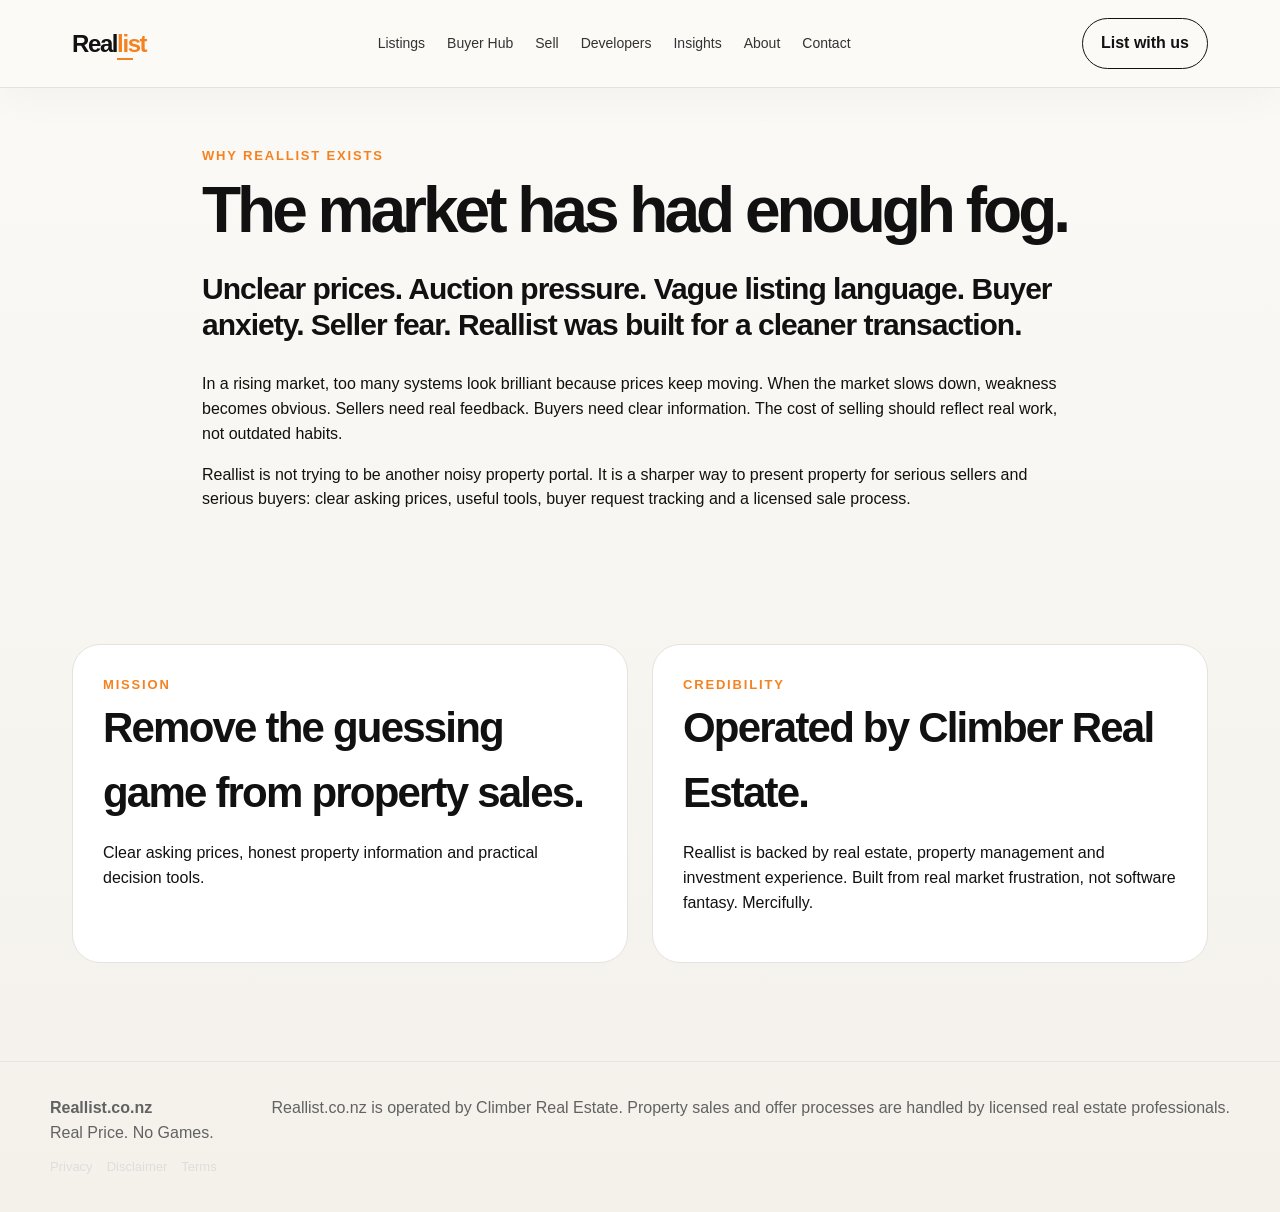
==== about.html @ ccdcf1c7 "Add files via upload simplified_search" ====
<!doctype html><html lang="en"><head><meta charset="utf-8"><meta name="viewport" content="width=device-width,initial-scale=1"><title>About | Reallist</title><meta name="description" content="Reallist is a clear-price property platform with buyer tools, free consulting and licensed sales support."><meta property="og:title" content="About | Reallist"><meta property="og:description" content="Reallist is a clear-price property platform with buyer tools, free consulting and licensed sales support."><meta property="og:type" content="website"><link rel="stylesheet" href="./styles.css?v=30"></head><body><header class="top"><nav class="nav"><a class="logo" href="index.html">Real<span>list</span></a><div class="links"><a href="listings.html">Listings</a><a href="buy.html">Buyer Hub</a><a href="sell.html">Sell</a><a href="developers.html">Developers</a><a href="insights.html">Insights</a><a href="about.html">About</a><a href="contact.html">Contact</a></div><a class="btn alt" href="sell.html">List with us</a></nav></header>
<section class="section narrow"><div class="eyebrow">Why Reallist exists</div><h1 class="h1 compact-title">The market has had enough fog.</h1><p class="manifesto">Unclear prices. Auction pressure. Vague listing language. Buyer anxiety. Seller fear. Reallist was built for a cleaner transaction.</p><p>In a rising market, too many systems look brilliant because prices keep moving. When the market slows down, weakness becomes obvious. Sellers need real feedback. Buyers need clear information. The cost of selling should reflect real work, not outdated habits.</p><p>Reallist is not trying to be another noisy property portal. It is a sharper way to present property for serious sellers and serious buyers: clear asking prices, useful tools, buyer request tracking and a licensed sale process.</p></section>
<section class="section split"><div class="panel"><div class="eyebrow">Mission</div><h2>Remove the guessing game from property sales.</h2><p>Clear asking prices, honest property information and practical decision tools.</p></div><div class="panel"><div class="eyebrow">Credibility</div><h2>Operated by Climber Real Estate.</h2><p>Reallist is backed by real estate, property management and investment experience. Built from real market frustration, not software fantasy. Mercifully.</p></div></section>
<footer class="footer"><div class="footer-inner"><div><b>Reallist.co.nz</b><br>Real Price. No Games.<div class="footer-links"><a href="privacy.html">Privacy</a><a href="disclaimer.html">Disclaimer</a><a href="terms.html">Terms</a></div></div><div>Reallist.co.nz is operated by Climber Real Estate. Property sales and offer processes are handled by licensed real estate professionals.</div></div></footer></body></html>
---- styles.css ----
:root{--ink:#111;--muted:#626262;--line:#e6e2dc;--paper:#faf8f4;--panel:#fff;--brand:#111;--soft:#f1eee8;--accent:#F58220;--green:#244c3a}*{box-sizing:border-box}body{margin:0;font-family:Inter,Arial,"Helvetica Neue",sans-serif;background:var(--paper);color:var(--ink);line-height:1.55}a{color:inherit;text-decoration:none}.top{position:sticky;top:0;z-index:20;background:rgba(250,248,244,.92);backdrop-filter:blur(12px);border-bottom:1px solid var(--line)}.nav{max-width:1180px;margin:auto;display:flex;align-items:center;justify-content:space-between;padding:18px 22px}.logo{font-size:24px;font-weight:800;letter-spacing:-1px}.logo span{color:var(--accent)}.links{display:flex;gap:22px;font-size:14px;color:#333}.btn{display:inline-flex;align-items:center;justify-content:center;padding:12px 18px;border:1px solid #111;border-radius:999px;font-weight:700;background:#111;color:#fff;cursor:pointer}.btn.alt{background:transparent;color:#111}.btn.gold{background:var(--accent);border-color:var(--accent)}.hero{max-width:1180px;margin:0 auto;padding:80px 22px 60px;display:grid;grid-template-columns:1.05fr .95fr;gap:48px;align-items:center}.eyebrow{font-size:13px;text-transform:uppercase;letter-spacing:.14em;color:var(--accent);font-weight:800}.h1{font-size:72px;line-height:.95;letter-spacing:-4px;margin:14px 0 22px;font-weight:900}.lead{font-size:20px;color:#333;max-width:680px}.hero-card{background:#111;color:#fff;border-radius:28px;padding:34px;min-height:430px;display:flex;flex-direction:column;justify-content:space-between;box-shadow:0 24px 80px rgba(0,0,0,.14)}.hero-card h2{font-size:34px;line-height:1;margin:0}.stats{display:grid;grid-template-columns:repeat(3,1fr);gap:14px}.stat{background:rgba(255,255,255,.08);border:1px solid rgba(255,255,255,.12);border-radius:18px;padding:18px}.stat b{display:block;font-size:26px}.section{max-width:1180px;margin:0 auto;padding:58px 22px}.section h2{font-size:42px;letter-spacing:-1.8px;margin:0 0 14px}.grid{display:grid;grid-template-columns:repeat(3,1fr);gap:20px}.card{background:var(--panel);border:1px solid var(--line);border-radius:24px;overflow:hidden}.card-pad{padding:24px}.listing-img{height:220px;background:#ddd;object-fit:cover;width:100%;display:block}.pill{display:inline-block;background:var(--soft);border:1px solid var(--line);border-radius:999px;padding:6px 10px;font-size:12px;font-weight:800;color:#3b342d}.price{font-size:30px;font-weight:900;margin:10px 0 4px}.meta{color:var(--muted);font-size:14px}.facts{display:flex;gap:14px;flex-wrap:wrap;margin:14px 0}.fact{font-weight:800}.split{display:grid;grid-template-columns:1fr 1fr;gap:24px}.panel{background:var(--panel);border:1px solid var(--line);border-radius:28px;padding:30px}.dark{background:#111;color:#fff;border-radius:34px}.dark .muted{color:#ccc}.muted{color:var(--muted)}.quote{font-size:30px;line-height:1.15;font-weight:900;letter-spacing:-1px}.footer{border-top:1px solid var(--line);padding:34px 22px;margin-top:40px;color:var(--muted)}.footer-inner{max-width:1180px;margin:auto;display:flex;justify-content:space-between;gap:20px}.form{display:grid;gap:14px}.input,.textarea,.select{width:100%;padding:13px 14px;border:1px solid var(--line);border-radius:14px;background:#fff;font:inherit}.textarea{min-height:120px}.listing-hero{max-width:1180px;margin:0 auto;padding:34px 22px;display:grid;grid-template-columns:1fr .8fr;gap:28px}.listing-hero img{width:100%;height:480px;object-fit:cover;border-radius:28px}.detail-grid{max-width:1180px;margin:0 auto;padding:10px 22px 70px;display:grid;grid-template-columns:1.2fr .8fr;gap:24px}.list{padding-left:18px}.list li{margin:8px 0}.table{width:100%;border-collapse:collapse}.table td{padding:14px;border-bottom:1px solid var(--line)}.mobile-menu{display:none}@media(max-width:850px){.links{display:none}.mobile-menu{display:block}.hero,.listing-hero,.detail-grid,.split{grid-template-columns:1fr}.h1{font-size:50px}.grid{grid-template-columns:1fr}.hero-card{min-height:auto}.stats{grid-template-columns:1fr}.footer-inner{display:block}.listing-hero img{height:300px}}

.image-wrap{position:relative}.image-note{position:absolute;left:12px;right:12px;bottom:12px;background:rgba(17,17,17,.78);color:#fff;border-radius:14px;padding:10px 12px;font-size:12px;line-height:1.35}.hero-image img{width:100%;height:480px;object-fit:cover;border-radius:28px}@media(max-width:850px){.hero-image img{height:300px}.image-note{font-size:11px}}

.gallery{display:grid;gap:12px}.thumb-grid{display:grid;grid-template-columns:repeat(4,1fr);gap:10px}.thumb-grid img{width:100%;height:110px;object-fit:cover;border-radius:16px;border:1px solid var(--line)}.person-card{margin-top:28px;background:#fff;border:1px solid var(--line);border-radius:24px;padding:24px}.person-card h2{font-size:32px;margin:0 0 8px}@media(max-width:850px){.thumb-grid{grid-template-columns:repeat(2,1fr)}.thumb-grid img{height:120px}}
.floor-plan{width:100%;max-height:560px;object-fit:contain;border-radius:18px;border:1px solid var(--line);background:#fff}
.image-note{position:absolute;left:14px;right:14px;bottom:14px;background:rgba(17,17,17,.78);color:#fff;border-radius:14px;padding:10px 12px;font-size:12px;line-height:1.35}.image-wrap{position:relative}.hero-image img{display:block}.gallery .thumb-grid img{cursor:pointer}.person-card a{text-decoration:underline;text-underline-offset:3px}


.logo{color:var(--ink)}.logo span{color:var(--accent)}
.filter-bar{margin:26px 0 28px;background:#fff;border:1px solid var(--line);border-radius:24px;padding:18px;display:grid;grid-template-columns:1.3fr 1.1fr .9fr .9fr .8fr 1.1fr auto;gap:12px;align-items:end}
.filter-field label{display:block;font-size:11px;text-transform:uppercase;letter-spacing:.12em;font-weight:800;color:var(--muted);margin:0 0 6px}.filter-field input,.filter-field select{width:100%;border:1px solid var(--line);border-radius:14px;background:#fff;padding:12px 12px;font:inherit}.filter-result{font-size:14px;color:var(--muted);margin:0 0 18px}.compact-meta{display:grid;grid-template-columns:1fr 1fr;gap:8px;margin:14px 0}.compact-meta span{background:var(--soft);border:1px solid var(--line);border-radius:12px;padding:8px 10px;font-size:13px;font-weight:700}.card .price{font-size:28px}.card .card-pad{padding:20px}.card .btn{width:100%;margin-top:6px}.empty-state{background:#fff;border:1px dashed var(--line);border-radius:22px;padding:28px;color:var(--muted)}
@media(max-width:950px){.filter-bar{grid-template-columns:1fr 1fr}.filter-bar .btn{grid-column:1/-1}}
@media(max-width:620px){.filter-bar{grid-template-columns:1fr}.compact-meta{grid-template-columns:1fr}}
/* V18 product polish */
.tech-bg{position:relative;overflow:hidden}.tech-bg:before{content:"";position:absolute;inset:0;pointer-events:none;background-image:linear-gradient(rgba(17,17,17,.045) 1px,transparent 1px),linear-gradient(90deg,rgba(17,17,17,.045) 1px,transparent 1px);background-size:34px 34px;mask-image:linear-gradient(90deg,#000,transparent 85%);opacity:.65}.tech-bg>*{position:relative}.hero-lite{padding-top:76px;padding-bottom:48px}.small-lead{font-size:18px}.light{color:#f8b56e}.data-card{background:radial-gradient(circle at 20% 0%,rgba(245,130,32,.28),transparent 35%),#111}.data-rows{display:grid;gap:12px;margin-top:24px}.data-rows div{display:flex;justify-content:space-between;gap:14px;padding:14px 0;border-bottom:1px solid rgba(255,255,255,.14)}.data-rows span{color:#cfcfcf}.data-rows b{text-align:right}.h2{font-size:42px;letter-spacing:-1.8px;margin:0 0 14px}.mini-search{display:flex;gap:12px;margin:20px 0 24px;align-items:center}.mini-search select{padding:13px 14px;border:1px solid var(--line);border-radius:999px;background:#fff;font:inherit;min-width:260px}.card{transition:transform .18s ease,box-shadow .18s ease,border-color .18s ease}.card:hover{transform:translateY(-4px);box-shadow:0 18px 50px rgba(0,0,0,.09);border-color:#d7cec2}.card .listing-img{transition:transform .35s ease}.card:hover .listing-img{transform:scale(1.035)}.image-wrap{overflow:hidden}.compact .card-pad{padding:20px}.compact .price{font-size:26px}.compact-meta{display:flex;flex-wrap:wrap;gap:8px;margin:12px 0 16px}.compact-meta span{background:#faf8f4;border:1px solid var(--line);border-radius:999px;padding:5px 8px;font-size:12px;color:#4c463f}.tool-grid{display:grid;grid-template-columns:repeat(4,1fr);gap:18px;margin-top:24px}.tool-card{background:#fff;border:1px solid var(--line);border-radius:24px;padding:24px;transition:transform .18s ease,box-shadow .18s ease}.tool-card:hover{transform:translateY(-3px);box-shadow:0 16px 42px rgba(0,0,0,.07)}.tool-card h3{margin:0 0 8px}.small-cards{grid-template-columns:repeat(3,1fr)}.link-card{display:block}.journey-grid{display:grid;grid-template-columns:repeat(3,1fr);gap:16px;margin-top:22px}.journey-grid div,.timeline div{background:#fff;border:1px solid var(--line);border-radius:22px;padding:22px}.journey-grid b{display:block;font-size:18px;margin-bottom:8px}.timeline{display:grid;grid-template-columns:repeat(2,1fr);gap:18px;margin-top:24px}.timeline span{display:inline-flex;width:38px;height:38px;align-items:center;justify-content:center;background:#111;color:#fff;border-radius:50%;font-weight:900}.timeline h3{margin:14px 0 8px}.wide-form{max-width:920px}.form-grid{display:grid;grid-template-columns:repeat(3,1fr);gap:14px}.manifesto{font-size:30px;line-height:1.18;font-weight:900;letter-spacing:-1px}.narrow{max-width:900px}.calc-grid{display:grid;grid-template-columns:repeat(3,1fr);gap:14px}.calc-grid label{font-weight:800;font-size:13px;color:#333}.calc-grid input{margin-top:6px}.calc-results{display:grid;grid-template-columns:repeat(4,1fr);gap:14px;margin-top:18px}.calc-results div{background:#111;color:#fff;border-radius:18px;padding:18px}.calc-results span{display:block;color:#ccc;font-size:12px}.calc-results b{font-size:22px}.small{font-size:13px}.copy-row{display:flex;gap:10px;margin:18px 0}.copy-row .input{flex:1}.dev-toolkit{border-color:#d8c0a1;background:linear-gradient(180deg,#fff,#fffaf3)}.filter-bar{background:#fff;border:1px solid var(--line);border-radius:26px;padding:18px;display:grid;grid-template-columns:1.2fr 1fr .75fr .75fr .7fr 1fr auto;gap:12px;align-items:end}.filter-field label{display:block;font-size:12px;font-weight:800;color:#555;margin-bottom:6px}.filter-field input,.filter-field select{width:100%;padding:12px;border:1px solid var(--line);border-radius:14px;background:#fff}.empty-state{grid-column:1/-1;background:#fff;border:1px solid var(--line);border-radius:24px;padding:28px}.floor-plan{max-width:100%;border-radius:18px;border:1px solid var(--line)}@media(max-width:900px){.tool-grid,.small-cards,.journey-grid,.timeline,.calc-grid,.calc-results,.form-grid,.grid,.split,.hero,.listing-hero,.detail-grid{grid-template-columns:1fr!important}.filter-bar{grid-template-columns:1fr}.h1{font-size:48px!important;letter-spacing:-2px}.footer-inner{flex-direction:column}.links{display:none}.stats{grid-template-columns:1fr}.mini-search{flex-direction:column;align-items:stretch}.mini-search select{min-width:0}}

/* V19: cleaner SaaS / property-tech feel */
body{background:linear-gradient(180deg,#fbfaf7 0%,#f4f1eb 100%)}
.top{background:rgba(251,250,247,.78);box-shadow:0 10px 40px rgba(0,0,0,.035)}
.v19-hero{position:relative;min-height:620px;padding-top:92px;isolation:isolate}.v19-hero:after{content:"";position:absolute;inset:28px 22px auto auto;width:360px;height:360px;border-radius:50%;background:radial-gradient(circle,rgba(245,130,32,.18),transparent 64%);filter:blur(3px);z-index:-1;animation:floaty 7s ease-in-out infinite}.hero-copy{max-width:720px}.hero-actions{display:flex;gap:12px;flex-wrap:wrap;margin:26px 0}.micro-proof{display:flex;gap:10px;flex-wrap:wrap;margin-top:24px}.micro-proof span{font-size:12px;font-weight:800;text-transform:uppercase;letter-spacing:.08em;border:1px solid rgba(17,17,17,.11);background:rgba(255,255,255,.68);backdrop-filter:blur(14px);border-radius:999px;padding:9px 12px}.orbit-stage{position:relative;height:520px;border-radius:42px;background:linear-gradient(145deg,rgba(17,17,17,.96),rgba(17,17,17,.82));overflow:hidden;box-shadow:0 28px 90px rgba(0,0,0,.18)}.orb{position:absolute;border-radius:50%;filter:blur(1px);opacity:.9}.orb-one{width:190px;height:190px;background:rgba(245,130,32,.55);right:40px;top:50px;animation:floaty 6s ease-in-out infinite}.orb-two{width:120px;height:120px;background:rgba(255,255,255,.18);left:48px;bottom:62px;animation:floaty 8s ease-in-out infinite reverse}.glass-stack{position:absolute;inset:70px 44px;display:grid;gap:18px;align-content:center}.glass-card{background:rgba(255,255,255,.1);border:1px solid rgba(255,255,255,.2);color:#fff;border-radius:26px;padding:24px;backdrop-filter:blur(18px);box-shadow:0 18px 50px rgba(0,0,0,.2);transform:translateX(0);animation:softPulse 5s ease-in-out infinite}.glass-card:nth-child(2){margin-left:44px;animation-delay:.7s}.glass-card:nth-child(3){margin-left:88px;animation-delay:1.4s}.glass-card span{display:block;color:#f8b56e;font-size:12px;letter-spacing:.14em;font-weight:900}.glass-card b{display:block;font-size:34px;letter-spacing:-1px;margin:7px 0}.glass-card small{color:#ddd}.skinny{padding-top:34px}.sharp-grid{display:grid;grid-template-columns:repeat(3,1fr);gap:18px}.sharp-grid>div{background:rgba(255,255,255,.72);border:1px solid var(--line);border-radius:30px;padding:26px;transition:.18s ease;backdrop-filter:blur(14px)}.sharp-grid>div:hover{transform:translateY(-4px);box-shadow:0 20px 50px rgba(0,0,0,.075)}.sharp-grid h2{font-size:28px;margin:0 0 8px;letter-spacing:-.8px}.sharp-grid p{color:#4e4a44;margin:0 0 14px}.sharp-grid a{font-weight:900;color:var(--accent)}.section-head{display:flex;align-items:end;justify-content:space-between;gap:20px;margin-bottom:24px}.minimal-panel h2{font-size:36px;line-height:1.05;margin:8px 0 12px}.compact-title{font-size:64px}.listing-hero-lite{padding-bottom:20px}.no-top{padding-top:10px}.hub-console{background:rgba(17,17,17,.95);color:#fff;border-radius:38px;padding:30px;display:grid;gap:14px;box-shadow:0 28px 90px rgba(0,0,0,.16);position:relative;overflow:hidden}.hub-console:before{content:"";position:absolute;right:-60px;top:-60px;width:220px;height:220px;border-radius:50%;background:rgba(245,130,32,.3);filter:blur(6px)}.console-row{position:relative;display:flex;justify-content:space-between;gap:18px;border:1px solid rgba(255,255,255,.13);background:rgba(255,255,255,.07);border-radius:20px;padding:18px}.console-row b{font-size:20px}.console-row span{color:#ddd;text-align:right}.btn{transition:transform .16s ease,box-shadow .16s ease,background .16s ease}.btn:hover{transform:translateY(-2px);box-shadow:0 12px 30px rgba(0,0,0,.12)}.btn.alt:hover{background:#111;color:#fff}.logo{letter-spacing:-1.4px}.logo span{position:relative}.logo span:after{content:"";position:absolute;left:0;right:0;bottom:-3px;height:2px;background:var(--accent);transform-origin:left;transform:scaleX(.55);transition:transform .18s ease}.logo:hover span:after{transform:scaleX(1)}
@keyframes floaty{0%,100%{transform:translate3d(0,0,0)}50%{transform:translate3d(0,-18px,0)}}
@keyframes softPulse{0%,100%{transform:translateY(0)}50%{transform:translateY(-8px)}}
@media(max-width:850px){.v19-hero{min-height:auto}.orbit-stage{height:430px}.glass-stack{inset:44px 24px}.glass-card:nth-child(2),.glass-card:nth-child(3){margin-left:0}.sharp-grid{grid-template-columns:1fr}.section-head{display:block}.compact-title{font-size:46px}.console-row{display:block}.console-row span{text-align:left;display:block;margin-top:6px}.hero-actions{display:grid}.hero-actions .btn{width:100%}}

/* V23 release-readiness refinements */
.footer-links{display:flex;gap:14px;margin-top:12px;font-size:13px}.footer-links a{color:#ddd;text-decoration:none}.footer-links a:hover{color:#fff}.v23-hero{grid-template-columns:1.08fr .92fr;min-height:640px}.product-console{position:relative;border-radius:44px;padding:34px;background:linear-gradient(145deg,#0c0c0c,#1b1b1b);color:#fff;box-shadow:0 30px 90px rgba(0,0,0,.22);overflow:hidden}.product-console:before{content:"";position:absolute;inset:-120px -90px auto auto;width:300px;height:300px;border-radius:50%;background:radial-gradient(circle,rgba(245,130,32,.55),transparent 64%);animation:floaty 8s ease-in-out infinite}.product-console:after{content:"";position:absolute;inset:0;background-image:linear-gradient(rgba(255,255,255,.055) 1px,transparent 1px),linear-gradient(90deg,rgba(255,255,255,.055) 1px,transparent 1px);background-size:34px 34px;mask-image:linear-gradient(180deg,#000,transparent 92%);opacity:.7}.product-console>*{position:relative;z-index:1}.console-top{border:1px solid rgba(255,255,255,.16);background:rgba(255,255,255,.08);backdrop-filter:blur(18px);border-radius:28px;padding:26px;margin-bottom:18px}.console-top span{display:block;color:#f8b56e;font-size:12px;font-weight:900;letter-spacing:.15em}.console-top b{display:block;font-size:44px;letter-spacing:-1.6px;margin-top:8px}.signal-list{display:grid;gap:12px}.signal-list div{display:flex;justify-content:space-between;gap:16px;border:1px solid rgba(255,255,255,.13);border-radius:22px;background:rgba(255,255,255,.07);padding:17px}.signal-list span{color:#d9d9d9;text-align:right}.v23-filter{grid-template-columns:minmax(260px,1.65fr) 1fr 1fr .72fr .72fr .72fr 1fr .82fr auto;align-items:end}.filter-field.wide{min-width:220px}.buyer-tags{display:flex;flex-wrap:wrap;gap:6px;margin:0 0 14px}.buyer-tags span{font-size:11px;text-transform:uppercase;letter-spacing:.06em;font-weight:900;background:#111;color:#fff;border-radius:999px;padding:6px 8px}.contact-path{text-decoration:none;color:inherit}.sticky-enquiry{position:sticky;top:96px;align-self:start}.sticky-mobile-cta{display:flex;gap:10px;flex-wrap:wrap;margin-top:20px}.seller-report{background:linear-gradient(180deg,#fff,#fff9f2);border-color:#e3caa9}.report-grid{display:grid;grid-template-columns:repeat(3,1fr);gap:10px;margin:18px 0}.report-grid div{background:#111;color:#fff;border-radius:18px;padding:16px}.report-grid span{display:block;color:#d7d7d7;font-size:12px}.report-grid b{font-size:28px}.link-card{text-decoration:none;color:inherit}.narrow{max-width:920px;margin-left:auto;margin-right:auto}.compact-title{line-height:.96}.form button[type=submit]{margin-top:4px}.listing-lead .lead{font-size:17px;line-height:1.55}.meta-description{color:var(--muted)}
@media(max-width:1100px){.v23-filter{grid-template-columns:repeat(3,1fr)}.v23-filter .wide{grid-column:1/-1}.v23-filter button{grid-column:1/-1}.v23-hero{grid-template-columns:1fr}.product-console{min-height:360px}}
@media(max-width:720px){.v23-filter{grid-template-columns:1fr}.report-grid{grid-template-columns:1fr 1fr}.signal-list div{display:block}.signal-list span{display:block;text-align:left;margin-top:5px}.console-top b{font-size:34px}.sticky-enquiry{position:static}.product-console{border-radius:28px;padding:24px}.sharp-grid a.contact-path{display:block}.report-grid{grid-template-columns:1fr}}
.request-buttons{display:flex;flex-direction:column;gap:10px;margin:18px 0}
.request-buttons .btn{width:100%;text-align:center;justify-content:center}

/* V27 viewing request model */
.viewing-model{background:linear-gradient(180deg,#fff,#fff9f2);border-color:#e3caa9}.viewing-stats{display:grid;grid-template-columns:repeat(3,1fr);gap:10px;margin:18px 0}.viewing-stats div{background:#111;color:#fff;border-radius:18px;padding:16px}.viewing-stats span{display:block;color:#d7d7d7;font-size:12px}.viewing-stats b{font-size:22px}.panel.dark h2{color:#fff}.panel.dark p{color:#e7e7e7}@media(max-width:720px){.viewing-stats{grid-template-columns:1fr}}

.stacked-actions{display:flex;flex-direction:column;gap:12px;margin-top:18px}.action-panel{border:1px solid rgba(245,130,32,.25);background:linear-gradient(135deg,#fff,#fff7ef)}

/* V29 property gallery: swipe, thumbnails and lightbox */
.v29-gallery{display:grid;gap:14px}.gallery-stage{position:relative;border-radius:28px;overflow:hidden;background:#111}.gallery-main{display:block;width:100%;border:0;background:#111;padding:0;cursor:zoom-in;text-align:left}.gallery-main img{display:block;width:100%;height:520px;object-fit:cover;border-radius:28px;transition:transform .32s ease}.gallery-main:hover img{transform:scale(1.018)}.gallery-counter,.gallery-expand{position:absolute;z-index:3;background:rgba(17,17,17,.72);color:#fff;border:1px solid rgba(255,255,255,.14);backdrop-filter:blur(10px);border-radius:999px;font-size:12px;font-weight:900;letter-spacing:.04em}.gallery-counter{top:14px;left:14px;padding:8px 11px}.gallery-expand{top:14px;right:14px;padding:8px 12px}.gallery-nav{position:absolute;top:50%;z-index:4;transform:translateY(-50%);width:44px;height:44px;border-radius:999px;border:1px solid rgba(255,255,255,.24);background:rgba(17,17,17,.58);color:#fff;font-size:34px;line-height:1;display:flex;align-items:center;justify-content:center;cursor:pointer;backdrop-filter:blur(10px);transition:.16s ease}.gallery-nav:hover{background:var(--accent);border-color:var(--accent);transform:translateY(-50%) scale(1.06)}.gallery-nav.prev{left:14px}.gallery-nav.next{right:14px}.thumb-strip{display:flex;gap:10px;overflow-x:auto;padding:2px 2px 8px;scrollbar-width:thin}.gallery-thumb{flex:0 0 118px;height:78px;padding:0;border:2px solid transparent;border-radius:16px;background:#fff;overflow:hidden;cursor:pointer;opacity:.72;transition:.16s ease}.gallery-thumb:hover,.gallery-thumb.active{opacity:1;border-color:var(--accent);transform:translateY(-2px)}.gallery-thumb img{width:100%;height:100%;object-fit:cover;display:block}.no-scroll{overflow:hidden}.lightbox{position:fixed;inset:0;z-index:999;background:rgba(0,0,0,.92);display:flex;align-items:center;justify-content:center;padding:48px}.lightbox-img{max-width:min(1180px,92vw);max-height:86vh;object-fit:contain;border-radius:18px;box-shadow:0 24px 80px rgba(0,0,0,.55)}.lightbox-close{position:fixed;top:20px;right:22px;width:48px;height:48px;border-radius:999px;border:1px solid rgba(255,255,255,.25);background:rgba(255,255,255,.12);color:#fff;font-size:34px;cursor:pointer}.lightbox-nav{position:fixed;top:50%;transform:translateY(-50%);width:58px;height:58px;border-radius:999px;border:1px solid rgba(255,255,255,.25);background:rgba(255,255,255,.12);color:#fff;font-size:46px;cursor:pointer}.lightbox-prev{left:24px}.lightbox-next{right:24px}.lightbox-count{position:fixed;bottom:22px;left:50%;transform:translateX(-50%);color:#fff;background:rgba(255,255,255,.12);border:1px solid rgba(255,255,255,.22);border-radius:999px;padding:8px 14px;font-weight:900}
@media(max-width:850px){.gallery-main img{height:340px}.gallery-expand{display:none}.gallery-nav{width:38px;height:38px;font-size:28px}.gallery-thumb{flex-basis:92px;height:64px}.lightbox{padding:18px}.lightbox-nav{width:46px;height:46px;font-size:36px}.lightbox-prev{left:10px}.lightbox-next{right:10px}.lightbox-close{top:12px;right:12px}}

/* V30 simplified listings search */
.v30-note{color:var(--muted);font-size:14px;margin-top:-10px}.v23-filter .filter-field label{white-space:normal}.v23-filter input,.v23-filter select{min-height:50px}.v23-filter button{height:50px;align-self:end}
@media(max-width:1200px){.v23-filter{grid-template-columns:repeat(4,1fr)}.v23-filter .wide{grid-column:1/-1}.v23-filter button{grid-column:auto}}
@media(max-width:780px){.v23-filter{grid-template-columns:1fr 1fr}.v23-filter .wide{grid-column:1/-1}.v23-filter button{grid-column:1/-1}}
@media(max-width:560px){.v23-filter{grid-template-columns:1fr}}
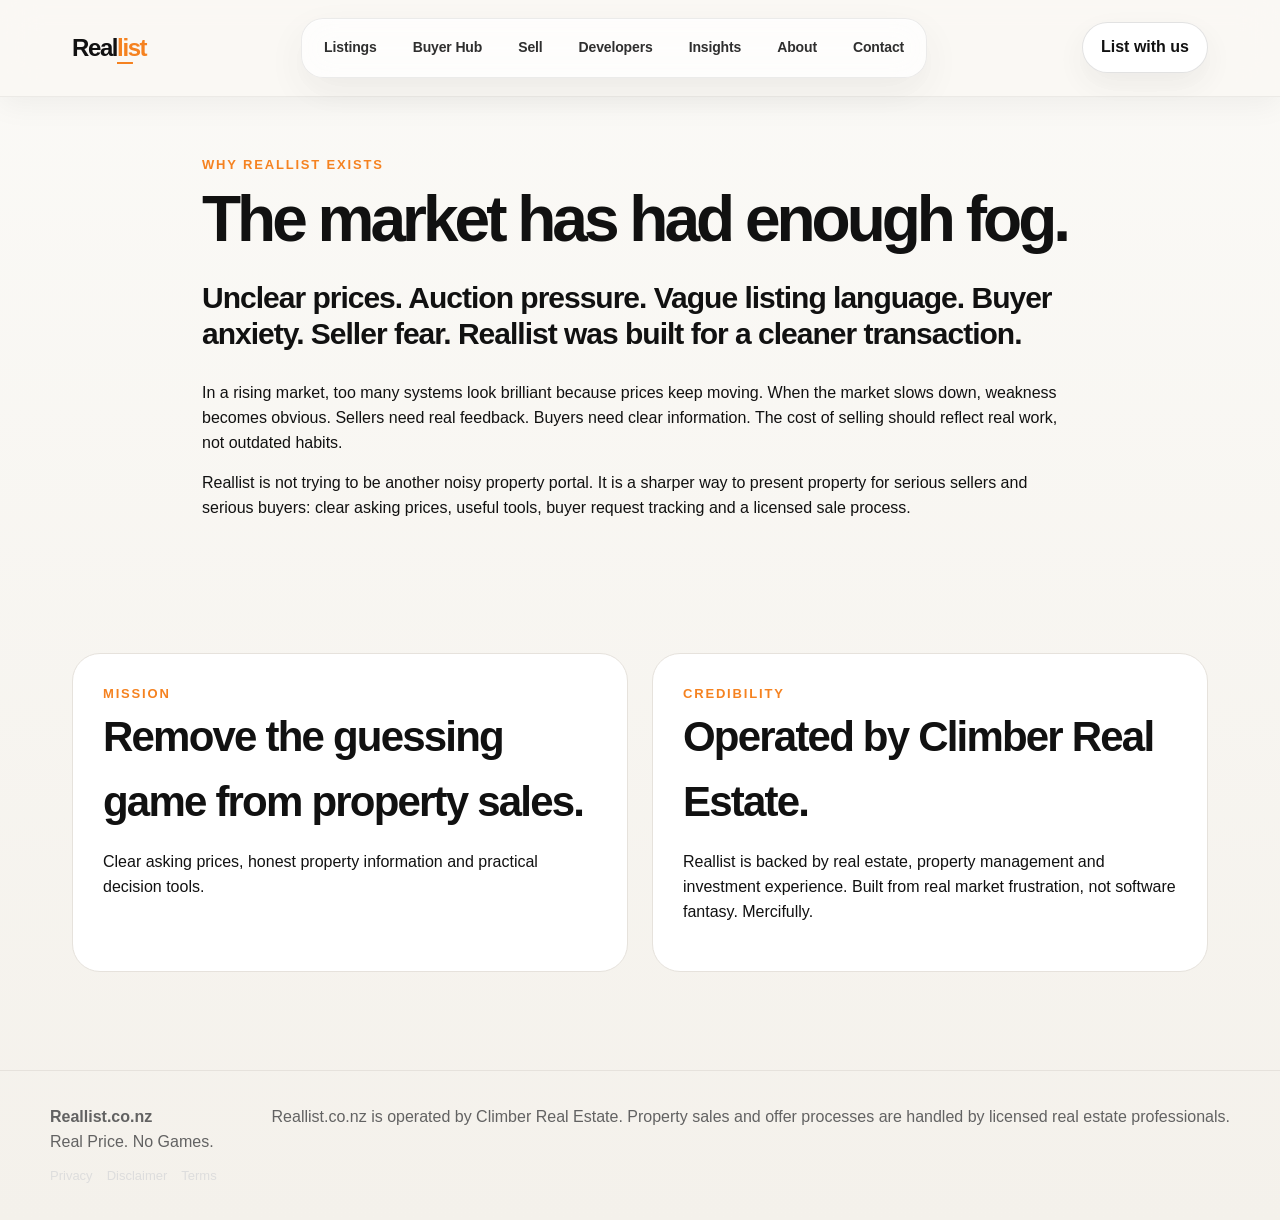
==== commit dd123710: "Add files via upload nav_upgrade" ====
--- a/about.html
+++ b/about.html
@@ -1,4 +1,4 @@
-<!doctype html><html lang="en"><head><meta charset="utf-8"><meta name="viewport" content="width=device-width,initial-scale=1"><title>About | Reallist</title><meta name="description" content="Reallist is a clear-price property platform with buyer tools, free consulting and licensed sales support."><meta property="og:title" content="About | Reallist"><meta property="og:description" content="Reallist is a clear-price property platform with buyer tools, free consulting and licensed sales support."><meta property="og:type" content="website"><link rel="stylesheet" href="./styles.css?v=30"></head><body><header class="top"><nav class="nav"><a class="logo" href="index.html">Real<span>list</span></a><div class="links"><a href="listings.html">Listings</a><a href="buy.html">Buyer Hub</a><a href="sell.html">Sell</a><a href="developers.html">Developers</a><a href="insights.html">Insights</a><a href="about.html">About</a><a href="contact.html">Contact</a></div><a class="btn alt" href="sell.html">List with us</a></nav></header>
+<!doctype html><html lang="en"><head><meta charset="utf-8"><meta name="viewport" content="width=device-width,initial-scale=1"><title>About | Reallist</title><meta name="description" content="Reallist is a clear-price property platform with buyer tools, free consulting and licensed sales support."><meta property="og:title" content="About | Reallist"><meta property="og:description" content="Reallist is a clear-price property platform with buyer tools, free consulting and licensed sales support."><meta property="og:type" content="website"><link rel="stylesheet" href="./styles.css?v=33"></head><body><header class="top"><nav class="nav"><a class="logo" href="index.html">Real<span>list</span></a><div class="links"><a href="listings.html">Listings</a><a href="buy.html">Buyer Hub</a><a href="sell.html">Sell</a><a href="developers.html">Developers</a><a href="insights.html">Insights</a><a href="about.html">About</a><a href="contact.html">Contact</a></div><a class="btn alt" href="sell.html">List with us</a></nav></header>
 <section class="section narrow"><div class="eyebrow">Why Reallist exists</div><h1 class="h1 compact-title">The market has had enough fog.</h1><p class="manifesto">Unclear prices. Auction pressure. Vague listing language. Buyer anxiety. Seller fear. Reallist was built for a cleaner transaction.</p><p>In a rising market, too many systems look brilliant because prices keep moving. When the market slows down, weakness becomes obvious. Sellers need real feedback. Buyers need clear information. The cost of selling should reflect real work, not outdated habits.</p><p>Reallist is not trying to be another noisy property portal. It is a sharper way to present property for serious sellers and serious buyers: clear asking prices, useful tools, buyer request tracking and a licensed sale process.</p></section>
 <section class="section split"><div class="panel"><div class="eyebrow">Mission</div><h2>Remove the guessing game from property sales.</h2><p>Clear asking prices, honest property information and practical decision tools.</p></div><div class="panel"><div class="eyebrow">Credibility</div><h2>Operated by Climber Real Estate.</h2><p>Reallist is backed by real estate, property management and investment experience. Built from real market frustration, not software fantasy. Mercifully.</p></div></section>
 <footer class="footer"><div class="footer-inner"><div><b>Reallist.co.nz</b><br>Real Price. No Games.<div class="footer-links"><a href="privacy.html">Privacy</a><a href="disclaimer.html">Disclaimer</a><a href="terms.html">Terms</a></div></div><div>Reallist.co.nz is operated by Climber Real Estate. Property sales and offer processes are handled by licensed real estate professionals.</div></div></footer></body></html>
--- a/styles.css
+++ b/styles.css
@@ -44,3 +44,20 @@
 @media(max-width:1200px){.v23-filter{grid-template-columns:repeat(4,1fr)}.v23-filter .wide{grid-column:1/-1}.v23-filter button{grid-column:auto}}
 @media(max-width:780px){.v23-filter{grid-template-columns:1fr 1fr}.v23-filter .wide{grid-column:1/-1}.v23-filter button{grid-column:1/-1}}
 @media(max-width:560px){.v23-filter{grid-template-columns:1fr}}
+
+/* V32 Developers page refinement */
+.developer-hero .lead{max-width:780px}.developer-two-lanes .h2{max-width:760px}.lane-grid{display:grid;grid-template-columns:repeat(2,minmax(0,1fr));gap:22px;margin-top:24px}.lane-card{border-radius:28px;padding:28px;border:1px solid rgba(0,0,0,.12);box-shadow:0 20px 60px rgba(0,0,0,.08);position:relative;overflow:hidden}.lane-card h3{font-size:30px;line-height:1.05;margin:14px 0 12px}.lane-card p{font-size:16px;line-height:1.6}.dark-card{background:#070707;color:#fff}.dark-card p,.dark-card li{color:rgba(255,255,255,.78)}.dark-card:after{content:"";position:absolute;right:-80px;top:-80px;width:220px;height:220px;border-radius:50%;background:radial-gradient(circle,rgba(245,130,32,.45),rgba(245,130,32,0) 65%);pointer-events:none}.light-card{background:linear-gradient(135deg,#fff,#f7f4ef)}.pill{display:inline-flex;align-items:center;border-radius:999px;padding:7px 11px;font-size:11px;font-weight:900;letter-spacing:.12em;text-transform:uppercase;background:#f58220;color:#111}.clean-list{margin:18px 0 22px;padding-left:18px}.clean-list li{margin:9px 0}.feature-grid.three{display:grid;grid-template-columns:repeat(3,minmax(0,1fr));gap:18px;margin-top:24px}.mini-card{background:#fff;border:1px solid rgba(0,0,0,.1);border-radius:22px;padding:22px;box-shadow:0 12px 35px rgba(0,0,0,.05)}.mini-card .step{display:inline-flex;width:36px;height:36px;border-radius:50%;align-items:center;justify-content:center;background:#111;color:#fff;font-weight:900;font-size:12px}.mini-card h3{margin:14px 0 8px}.metric-row{display:grid;grid-template-columns:repeat(3,1fr);gap:10px;margin-top:18px}.metric-row div{background:#f7f4ef;border:1px solid rgba(0,0,0,.08);border-radius:16px;padding:14px}.metric-row b{display:block;font-size:14px}.metric-row span{display:block;color:#666;font-size:12px;margin-top:4px}.check-grid{display:grid;grid-template-columns:repeat(3,minmax(0,1fr));gap:14px;margin-top:24px}.check-grid div{background:#fff;border:1px solid rgba(0,0,0,.1);border-radius:18px;padding:18px}.check-grid b{display:block;margin-bottom:8px}.check-grid span{color:#555;line-height:1.5}@media(max-width:860px){.lane-grid,.feature-grid.three,.check-grid{grid-template-columns:1fr}.metric-row{grid-template-columns:1fr}.lane-card h3{font-size:25px}}
+
+
+/* V33 nav upgrade: more modern, tech-forward navigation */
+.top{background:rgba(250,248,244,.76);backdrop-filter:blur(18px);border-bottom:1px solid rgba(17,17,17,.06);box-shadow:0 8px 28px rgba(17,17,17,.05)}
+.nav{min-height:84px;gap:18px}
+.links{gap:8px;padding:7px 8px;border-radius:22px;background:rgba(255,255,255,.72);border:1px solid rgba(17,17,17,.08);box-shadow:0 14px 38px rgba(17,17,17,.06), inset 0 1px 0 rgba(255,255,255,.75);backdrop-filter:blur(16px)}
+.links a{position:relative;display:inline-flex;align-items:center;justify-content:center;padding:11px 14px;border-radius:14px;font-size:14px;font-weight:650;letter-spacing:-.01em;color:#2f2f2f;transition:transform .18s ease,background .18s ease,color .18s ease,box-shadow .18s ease,font-weight .18s ease}
+.links a:hover,.links a:focus-visible,.links a.active{background:linear-gradient(135deg,#f58220,#ff9c47);color:#111;font-weight:800;transform:translateY(-1px) scale(1.06);box-shadow:0 10px 24px rgba(245,130,32,.28);outline:none}
+.links a.active{box-shadow:0 12px 28px rgba(245,130,32,.3)}
+.links a::before{content:'';position:absolute;inset:0;border-radius:inherit;border:1px solid transparent;transition:border-color .18s ease,opacity .18s ease;opacity:0}
+.links a:hover::before,.links a:focus-visible::before,.links a.active::before{opacity:1;border-color:rgba(17,17,17,.08)}
+.nav .btn.alt{background:#fff;border-color:rgba(17,17,17,.12);box-shadow:0 12px 30px rgba(17,17,17,.06)}
+.nav .btn.alt:hover{background:var(--accent);border-color:var(--accent);color:#111;transform:translateY(-1px)}
+@media(max-width:850px){.nav{min-height:72px}.links{display:none}}
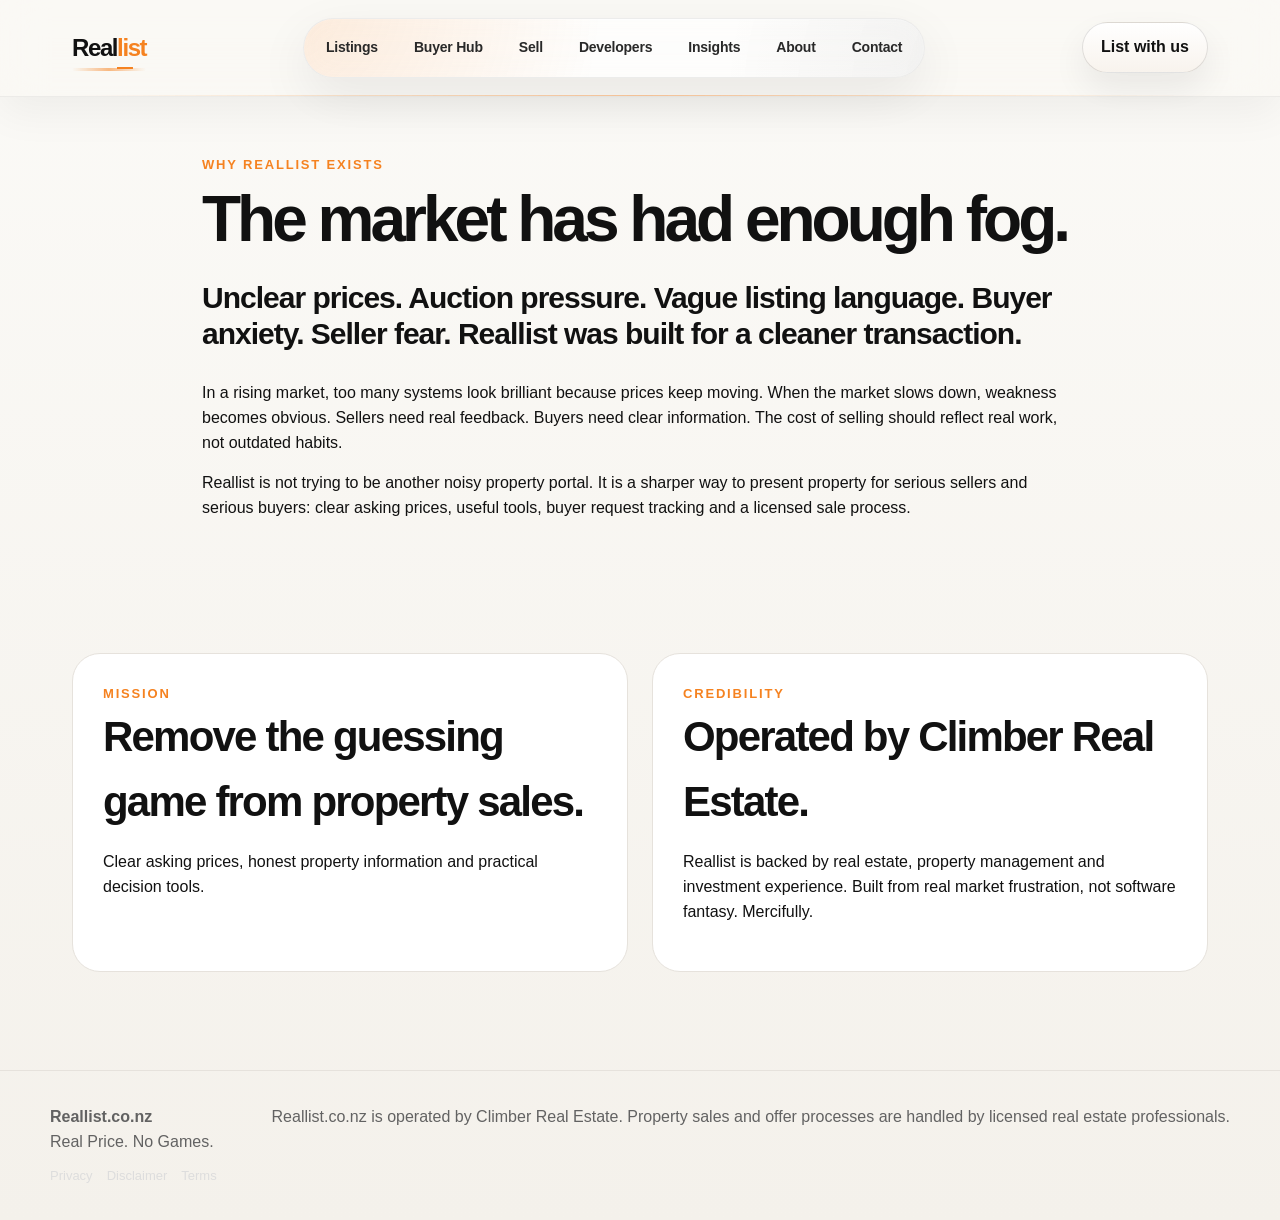
==== commit 4d1bb83e: "Add files via upload premium_nav_home" ====
--- a/about.html
+++ b/about.html
@@ -1,4 +1,4 @@
-<!doctype html><html lang="en"><head><meta charset="utf-8"><meta name="viewport" content="width=device-width,initial-scale=1"><title>About | Reallist</title><meta name="description" content="Reallist is a clear-price property platform with buyer tools, free consulting and licensed sales support."><meta property="og:title" content="About | Reallist"><meta property="og:description" content="Reallist is a clear-price property platform with buyer tools, free consulting and licensed sales support."><meta property="og:type" content="website"><link rel="stylesheet" href="./styles.css?v=33"></head><body><header class="top"><nav class="nav"><a class="logo" href="index.html">Real<span>list</span></a><div class="links"><a href="listings.html">Listings</a><a href="buy.html">Buyer Hub</a><a href="sell.html">Sell</a><a href="developers.html">Developers</a><a href="insights.html">Insights</a><a href="about.html">About</a><a href="contact.html">Contact</a></div><a class="btn alt" href="sell.html">List with us</a></nav></header>
+<!doctype html><html lang="en"><head><meta charset="utf-8"><meta name="viewport" content="width=device-width,initial-scale=1"><title>About | Reallist</title><meta name="description" content="Reallist is a clear-price property platform with buyer tools, free consulting and licensed sales support."><meta property="og:title" content="About | Reallist"><meta property="og:description" content="Reallist is a clear-price property platform with buyer tools, free consulting and licensed sales support."><meta property="og:type" content="website"><link rel="stylesheet" href="./styles.css?v=34"></head><body><header class="top"><nav class="nav"><a class="logo" href="index.html">Real<span>list</span></a><div class="links"><a href="listings.html">Listings</a><a href="buy.html">Buyer Hub</a><a href="sell.html">Sell</a><a href="developers.html">Developers</a><a href="insights.html">Insights</a><a href="about.html">About</a><a href="contact.html">Contact</a></div><a class="btn alt" href="sell.html">List with us</a></nav></header>
 <section class="section narrow"><div class="eyebrow">Why Reallist exists</div><h1 class="h1 compact-title">The market has had enough fog.</h1><p class="manifesto">Unclear prices. Auction pressure. Vague listing language. Buyer anxiety. Seller fear. Reallist was built for a cleaner transaction.</p><p>In a rising market, too many systems look brilliant because prices keep moving. When the market slows down, weakness becomes obvious. Sellers need real feedback. Buyers need clear information. The cost of selling should reflect real work, not outdated habits.</p><p>Reallist is not trying to be another noisy property portal. It is a sharper way to present property for serious sellers and serious buyers: clear asking prices, useful tools, buyer request tracking and a licensed sale process.</p></section>
 <section class="section split"><div class="panel"><div class="eyebrow">Mission</div><h2>Remove the guessing game from property sales.</h2><p>Clear asking prices, honest property information and practical decision tools.</p></div><div class="panel"><div class="eyebrow">Credibility</div><h2>Operated by Climber Real Estate.</h2><p>Reallist is backed by real estate, property management and investment experience. Built from real market frustration, not software fantasy. Mercifully.</p></div></section>
 <footer class="footer"><div class="footer-inner"><div><b>Reallist.co.nz</b><br>Real Price. No Games.<div class="footer-links"><a href="privacy.html">Privacy</a><a href="disclaimer.html">Disclaimer</a><a href="terms.html">Terms</a></div></div><div>Reallist.co.nz is operated by Climber Real Estate. Property sales and offer processes are handled by licensed real estate professionals.</div></div></footer></body></html>
--- a/styles.css
+++ b/styles.css
@@ -61,3 +61,406 @@
 .nav .btn.alt{background:#fff;border-color:rgba(17,17,17,.12);box-shadow:0 12px 30px rgba(17,17,17,.06)}
 .nav .btn.alt:hover{background:var(--accent);border-color:var(--accent);color:#111;transform:translateY(-1px)}
 @media(max-width:850px){.nav{min-height:72px}.links{display:none}}
+
+
+/* V34 premium nav + homepage visual upgrade */
+.top{
+  background:rgba(250,248,244,.70);
+  backdrop-filter:blur(22px) saturate(1.15);
+  -webkit-backdrop-filter:blur(22px) saturate(1.15);
+  border-bottom:1px solid rgba(17,17,17,.055);
+  box-shadow:0 14px 44px rgba(17,17,17,.055);
+}
+.nav{
+  position:relative;
+  min-height:88px;
+}
+.nav::after{
+  content:"";
+  position:absolute;
+  left:22px;
+  right:22px;
+  bottom:0;
+  height:1px;
+  background:linear-gradient(90deg,transparent,rgba(245,130,32,.65),transparent);
+  opacity:.65;
+}
+.logo{
+  position:relative;
+  display:inline-flex;
+  align-items:center;
+  gap:0;
+  padding:10px 0;
+}
+.logo::after{
+  content:"";
+  position:absolute;
+  left:0;
+  right:0;
+  bottom:5px;
+  height:3px;
+  border-radius:99px;
+  background:linear-gradient(90deg,transparent,var(--accent),transparent);
+  opacity:.55;
+}
+.links{
+  position:relative;
+  gap:6px;
+  padding:7px;
+  border-radius:999px;
+  background:rgba(255,255,255,.68);
+  border:1px solid rgba(17,17,17,.075);
+  box-shadow:0 18px 52px rgba(17,17,17,.075),inset 0 1px 0 rgba(255,255,255,.95);
+  overflow:hidden;
+}
+.links::before{
+  content:"";
+  position:absolute;
+  inset:-40%;
+  background:radial-gradient(circle at 20% 0%,rgba(245,130,32,.16),transparent 36%),radial-gradient(circle at 90% 100%,rgba(17,17,17,.08),transparent 34%);
+  pointer-events:none;
+}
+.links a{
+  z-index:1;
+  padding:11px 15px;
+  border-radius:999px;
+  font-size:14px;
+  font-weight:700;
+  color:#292929;
+  letter-spacing:-.015em;
+}
+.links a:hover,
+.links a:focus-visible,
+.links a.active{
+  background:linear-gradient(135deg,#f58220,#ffb06a);
+  color:#111;
+  font-weight:900;
+  transform:translateY(-2px) scale(1.055);
+  box-shadow:0 14px 30px rgba(245,130,32,.32),inset 0 1px 0 rgba(255,255,255,.42);
+}
+.nav .btn.alt{
+  border-radius:999px;
+  border-color:rgba(17,17,17,.12);
+  background:linear-gradient(180deg,#fff,#f8f3ed);
+  box-shadow:0 16px 34px rgba(17,17,17,.07);
+}
+.nav .btn.alt:hover{
+  background:linear-gradient(135deg,#111,#2a2a2a);
+  color:#fff;
+  border-color:#111;
+  transform:translateY(-2px);
+  box-shadow:0 18px 42px rgba(17,17,17,.18);
+}
+
+.v34-home{
+  position:relative;
+  overflow:hidden;
+  padding-top:86px;
+  padding-bottom:66px;
+}
+.v34-home::before{
+  content:"";
+  position:absolute;
+  inset:0;
+  background:
+    radial-gradient(circle at 10% 10%,rgba(245,130,32,.13),transparent 28%),
+    radial-gradient(circle at 90% 18%,rgba(17,17,17,.08),transparent 26%),
+    linear-gradient(rgba(17,17,17,.045) 1px,transparent 1px),
+    linear-gradient(90deg,rgba(17,17,17,.045) 1px,transparent 1px);
+  background-size:auto,auto,38px 38px,38px 38px;
+  mask-image:linear-gradient(180deg,#000,rgba(0,0,0,.7),transparent 96%);
+  pointer-events:none;
+}
+.v34-home::after{
+  content:"";
+  position:absolute;
+  width:420px;
+  height:420px;
+  border-radius:50%;
+  right:-160px;
+  top:120px;
+  background:radial-gradient(circle,rgba(245,130,32,.18),rgba(245,130,32,0) 68%);
+  filter:blur(4px);
+  pointer-events:none;
+  animation:orbPulse 8s ease-in-out infinite;
+}
+.hero-copy,.reallist-os{
+  position:relative;
+  z-index:2;
+}
+.v34-home .h1{
+  max-width:720px;
+  font-size:clamp(56px,7vw,92px);
+  letter-spacing:-5px;
+}
+.v34-home .lead{
+  max-width:650px;
+  font-size:20px;
+}
+.hero-actions{
+  display:flex;
+  flex-wrap:wrap;
+  gap:12px;
+  margin:28px 0 18px;
+}
+.micro-proof{
+  display:flex;
+  flex-wrap:wrap;
+  gap:9px;
+  margin-top:20px;
+}
+.micro-proof span{
+  display:inline-flex;
+  align-items:center;
+  gap:7px;
+  border:1px solid rgba(17,17,17,.1);
+  background:rgba(255,255,255,.68);
+  backdrop-filter:blur(12px);
+  border-radius:999px;
+  padding:8px 11px;
+  font-size:12px;
+  font-weight:900;
+  text-transform:uppercase;
+  letter-spacing:.08em;
+  box-shadow:0 12px 28px rgba(17,17,17,.045);
+}
+.micro-proof span::before{
+  content:"";
+  width:7px;
+  height:7px;
+  border-radius:50%;
+  background:var(--accent);
+  box-shadow:0 0 0 4px rgba(245,130,32,.14);
+}
+.reallist-os{
+  position:relative;
+  border-radius:42px;
+  padding:26px;
+  min-height:520px;
+  background:
+    radial-gradient(circle at 18% 0%,rgba(245,130,32,.32),transparent 34%),
+    linear-gradient(145deg,#070707,#171717 55%,#242424);
+  color:#fff;
+  box-shadow:0 34px 110px rgba(17,17,17,.28);
+  overflow:hidden;
+}
+.reallist-os::before{
+  content:"";
+  position:absolute;
+  inset:0;
+  background:
+    linear-gradient(rgba(255,255,255,.055) 1px,transparent 1px),
+    linear-gradient(90deg,rgba(255,255,255,.055) 1px,transparent 1px);
+  background-size:34px 34px;
+  mask-image:linear-gradient(180deg,#000,transparent 90%);
+  pointer-events:none;
+}
+.reallist-os::after{
+  content:"";
+  position:absolute;
+  width:240px;
+  height:240px;
+  right:-80px;
+  bottom:-80px;
+  border-radius:50%;
+  background:radial-gradient(circle,rgba(245,130,32,.4),rgba(245,130,32,0) 68%);
+  animation:floaty 7s ease-in-out infinite;
+}
+.os-top{
+  position:relative;
+  z-index:1;
+  display:flex;
+  justify-content:space-between;
+  align-items:center;
+  gap:16px;
+  margin-bottom:22px;
+}
+.os-badge{
+  display:inline-flex;
+  align-items:center;
+  gap:8px;
+  padding:8px 11px;
+  border-radius:999px;
+  background:rgba(255,255,255,.09);
+  border:1px solid rgba(255,255,255,.14);
+  color:#f8b56e;
+  font-size:12px;
+  font-weight:900;
+  letter-spacing:.14em;
+}
+.os-badge::before{
+  content:"";
+  width:8px;
+  height:8px;
+  border-radius:50%;
+  background:#f58220;
+  box-shadow:0 0 20px rgba(245,130,32,.9);
+}
+.os-live{
+  color:rgba(255,255,255,.7);
+  font-size:12px;
+  font-weight:800;
+}
+.os-main{
+  position:relative;
+  z-index:1;
+  border:1px solid rgba(255,255,255,.14);
+  background:rgba(255,255,255,.08);
+  backdrop-filter:blur(18px);
+  border-radius:30px;
+  padding:28px;
+  margin-bottom:16px;
+}
+.os-main span{
+  display:block;
+  color:#f8b56e;
+  font-size:12px;
+  font-weight:900;
+  letter-spacing:.15em;
+  text-transform:uppercase;
+}
+.os-main b{
+  display:block;
+  font-size:44px;
+  line-height:1;
+  letter-spacing:-1.8px;
+  margin:10px 0 10px;
+}
+.os-main p{
+  margin:0;
+  color:rgba(255,255,255,.72);
+}
+.os-stack{
+  position:relative;
+  z-index:1;
+  display:grid;
+  gap:12px;
+}
+.os-row{
+  display:grid;
+  grid-template-columns:42px 1fr auto;
+  gap:13px;
+  align-items:center;
+  border:1px solid rgba(255,255,255,.12);
+  background:rgba(255,255,255,.075);
+  border-radius:22px;
+  padding:14px;
+  transition:transform .18s ease,background .18s ease,border-color .18s ease;
+}
+.os-row:hover{
+  transform:translateX(4px);
+  background:rgba(255,255,255,.115);
+  border-color:rgba(245,130,32,.45);
+}
+.os-icon{
+  width:42px;
+  height:42px;
+  border-radius:16px;
+  display:grid;
+  place-items:center;
+  background:rgba(245,130,32,.16);
+  color:#f8b56e;
+  font-weight:900;
+}
+.os-row b{
+  display:block;
+  font-size:15px;
+}
+.os-row span{
+  color:rgba(255,255,255,.62);
+  font-size:12px;
+}
+.os-row em{
+  font-style:normal;
+  color:#f8b56e;
+  font-size:12px;
+  font-weight:900;
+}
+.v34-section{
+  position:relative;
+}
+.v34-portal-grid{
+  display:grid;
+  grid-template-columns:repeat(3,minmax(0,1fr));
+  gap:18px;
+}
+.portal-card{
+  position:relative;
+  background:rgba(255,255,255,.75);
+  border:1px solid rgba(17,17,17,.08);
+  border-radius:30px;
+  padding:26px;
+  overflow:hidden;
+  min-height:238px;
+  box-shadow:0 18px 48px rgba(17,17,17,.055);
+  transition:transform .18s ease,box-shadow .18s ease,border-color .18s ease;
+}
+.portal-card::before{
+  content:"";
+  position:absolute;
+  width:180px;
+  height:180px;
+  right:-80px;
+  top:-90px;
+  border-radius:50%;
+  background:radial-gradient(circle,rgba(245,130,32,.2),rgba(245,130,32,0) 68%);
+}
+.portal-card:hover{
+  transform:translateY(-6px);
+  border-color:rgba(245,130,32,.35);
+  box-shadow:0 24px 70px rgba(17,17,17,.095);
+}
+.portal-card .eyebrow{
+  margin-bottom:16px;
+}
+.portal-card h2{
+  margin:0 0 12px;
+  font-size:30px;
+  line-height:1.05;
+  letter-spacing:-1px;
+}
+.portal-card p{
+  margin:0 0 22px;
+  color:var(--muted);
+}
+.v34-mini-strip{
+  display:grid;
+  grid-template-columns:repeat(4,minmax(0,1fr));
+  gap:12px;
+  margin-top:24px;
+}
+.v34-mini-strip div{
+  background:#111;
+  color:#fff;
+  border-radius:22px;
+  padding:18px;
+  min-height:108px;
+}
+.v34-mini-strip b{
+  display:block;
+  font-size:18px;
+  line-height:1.05;
+}
+.v34-mini-strip span{
+  display:block;
+  margin-top:8px;
+  color:#d0d0d0;
+  font-size:13px;
+}
+@keyframes orbPulse{
+  0%,100%{transform:scale(1);opacity:.75}
+  50%{transform:scale(1.08);opacity:1}
+}
+@media(max-width:1020px){
+  .v34-home{grid-template-columns:1fr}
+  .reallist-os{min-height:auto}
+  .v34-portal-grid,.v34-mini-strip{grid-template-columns:1fr 1fr}
+}
+@media(max-width:720px){
+  .v34-home .h1{letter-spacing:-2.6px}
+  .os-row{grid-template-columns:36px 1fr}
+  .os-row em{grid-column:2}
+  .v34-portal-grid,.v34-mini-strip{grid-template-columns:1fr}
+  .reallist-os{border-radius:30px;padding:20px}
+  .os-main b{font-size:34px}
+}
